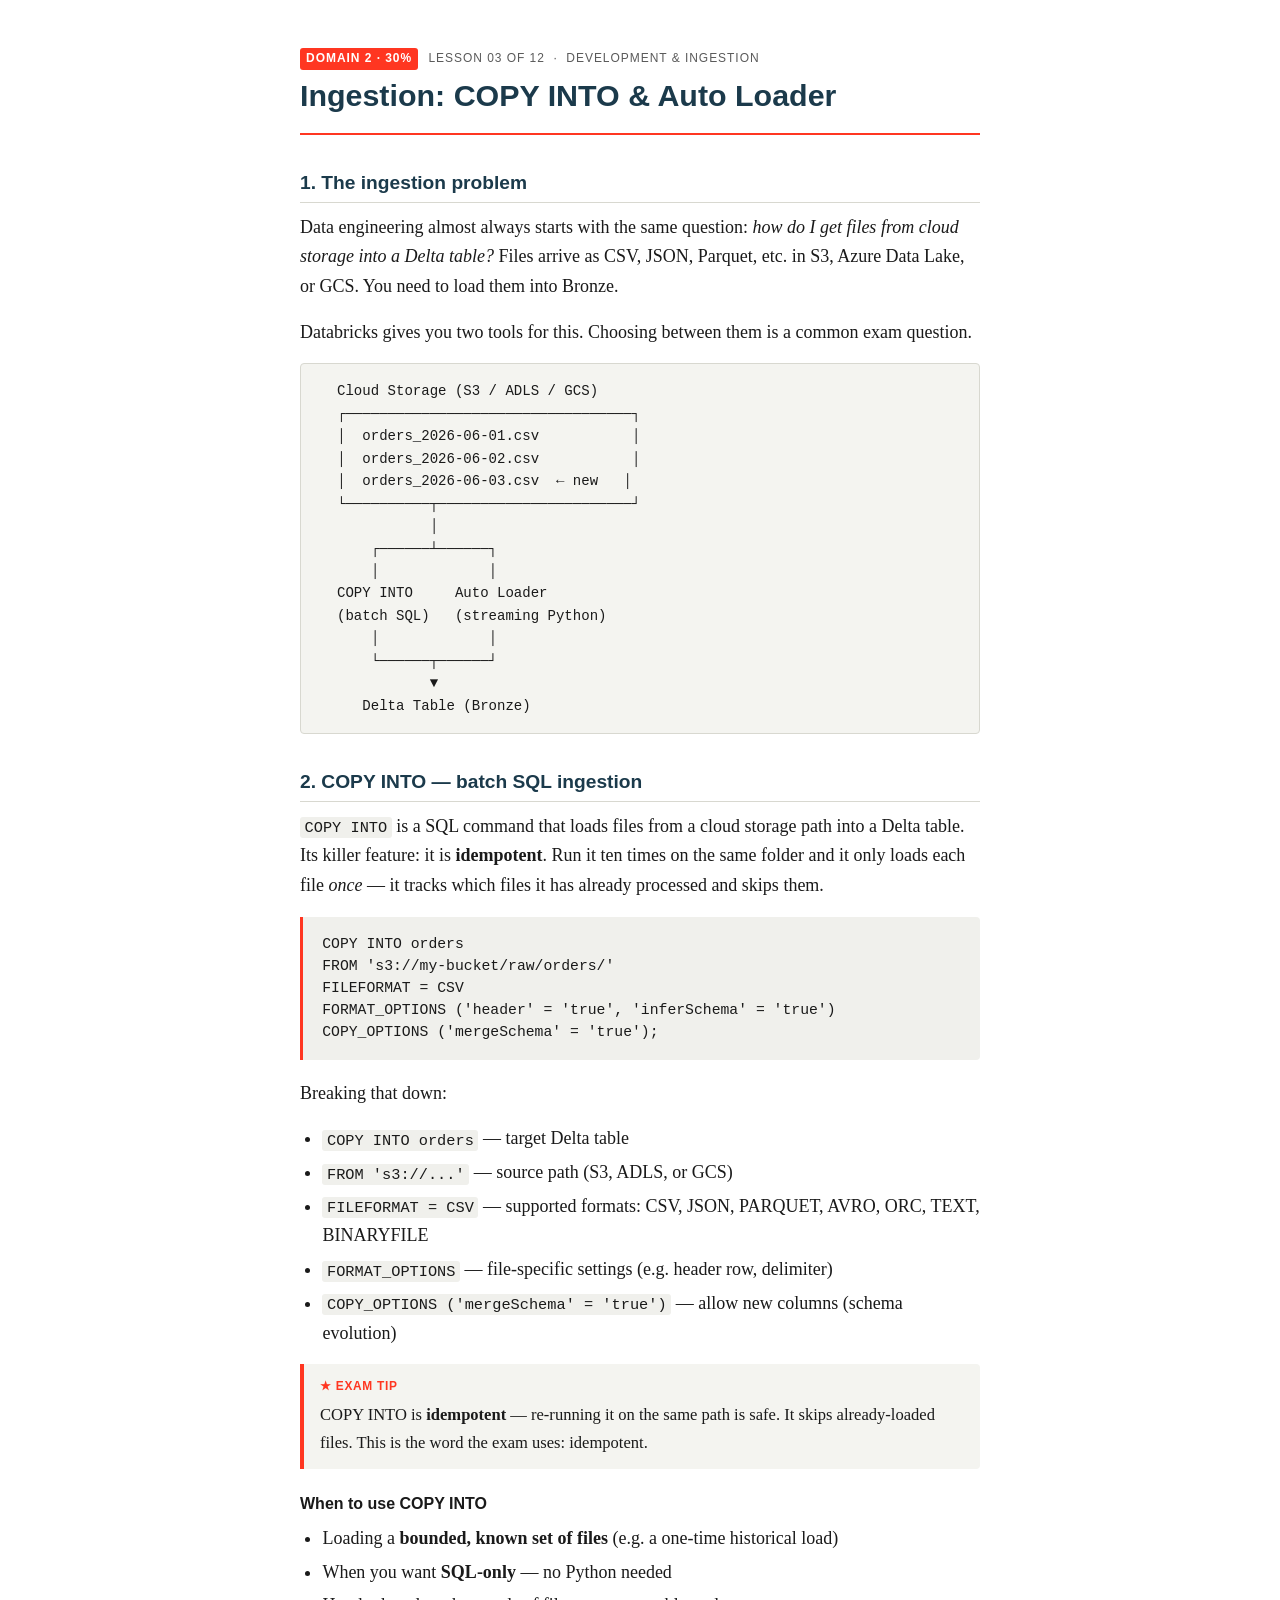
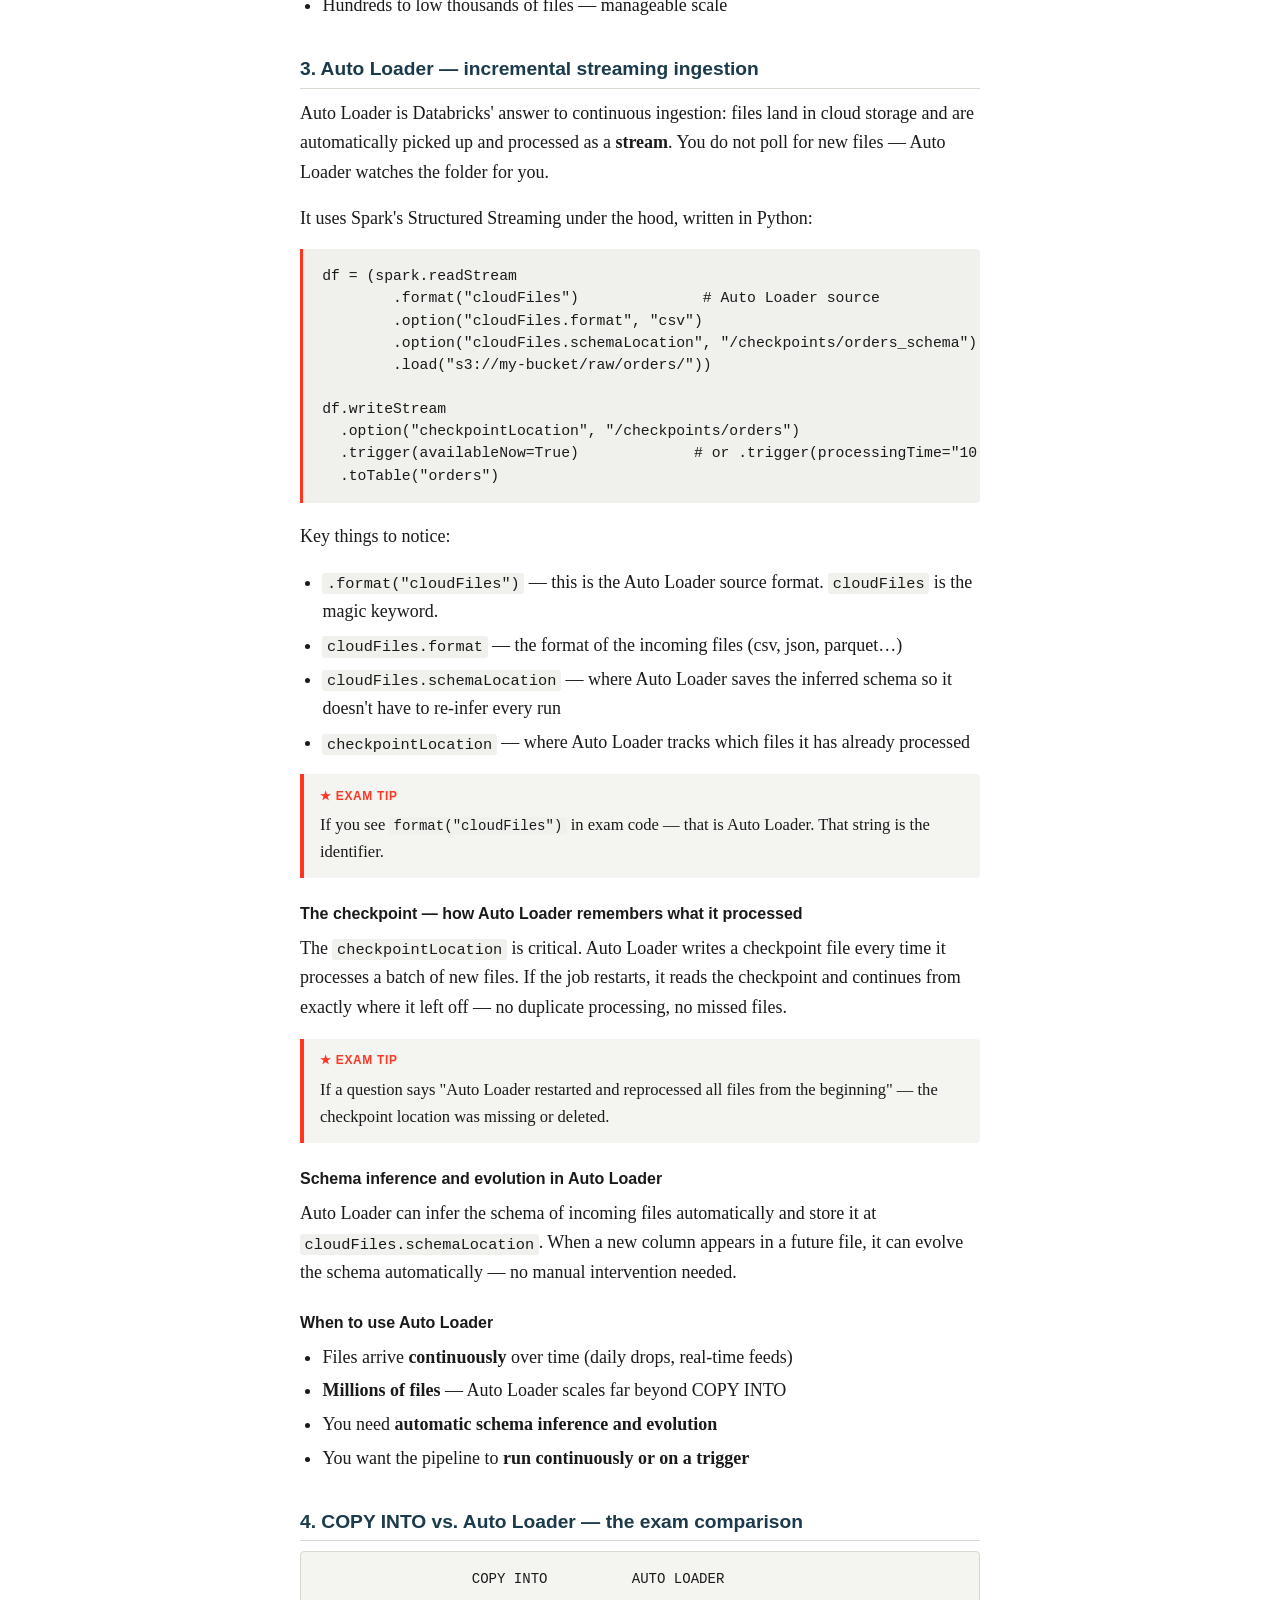
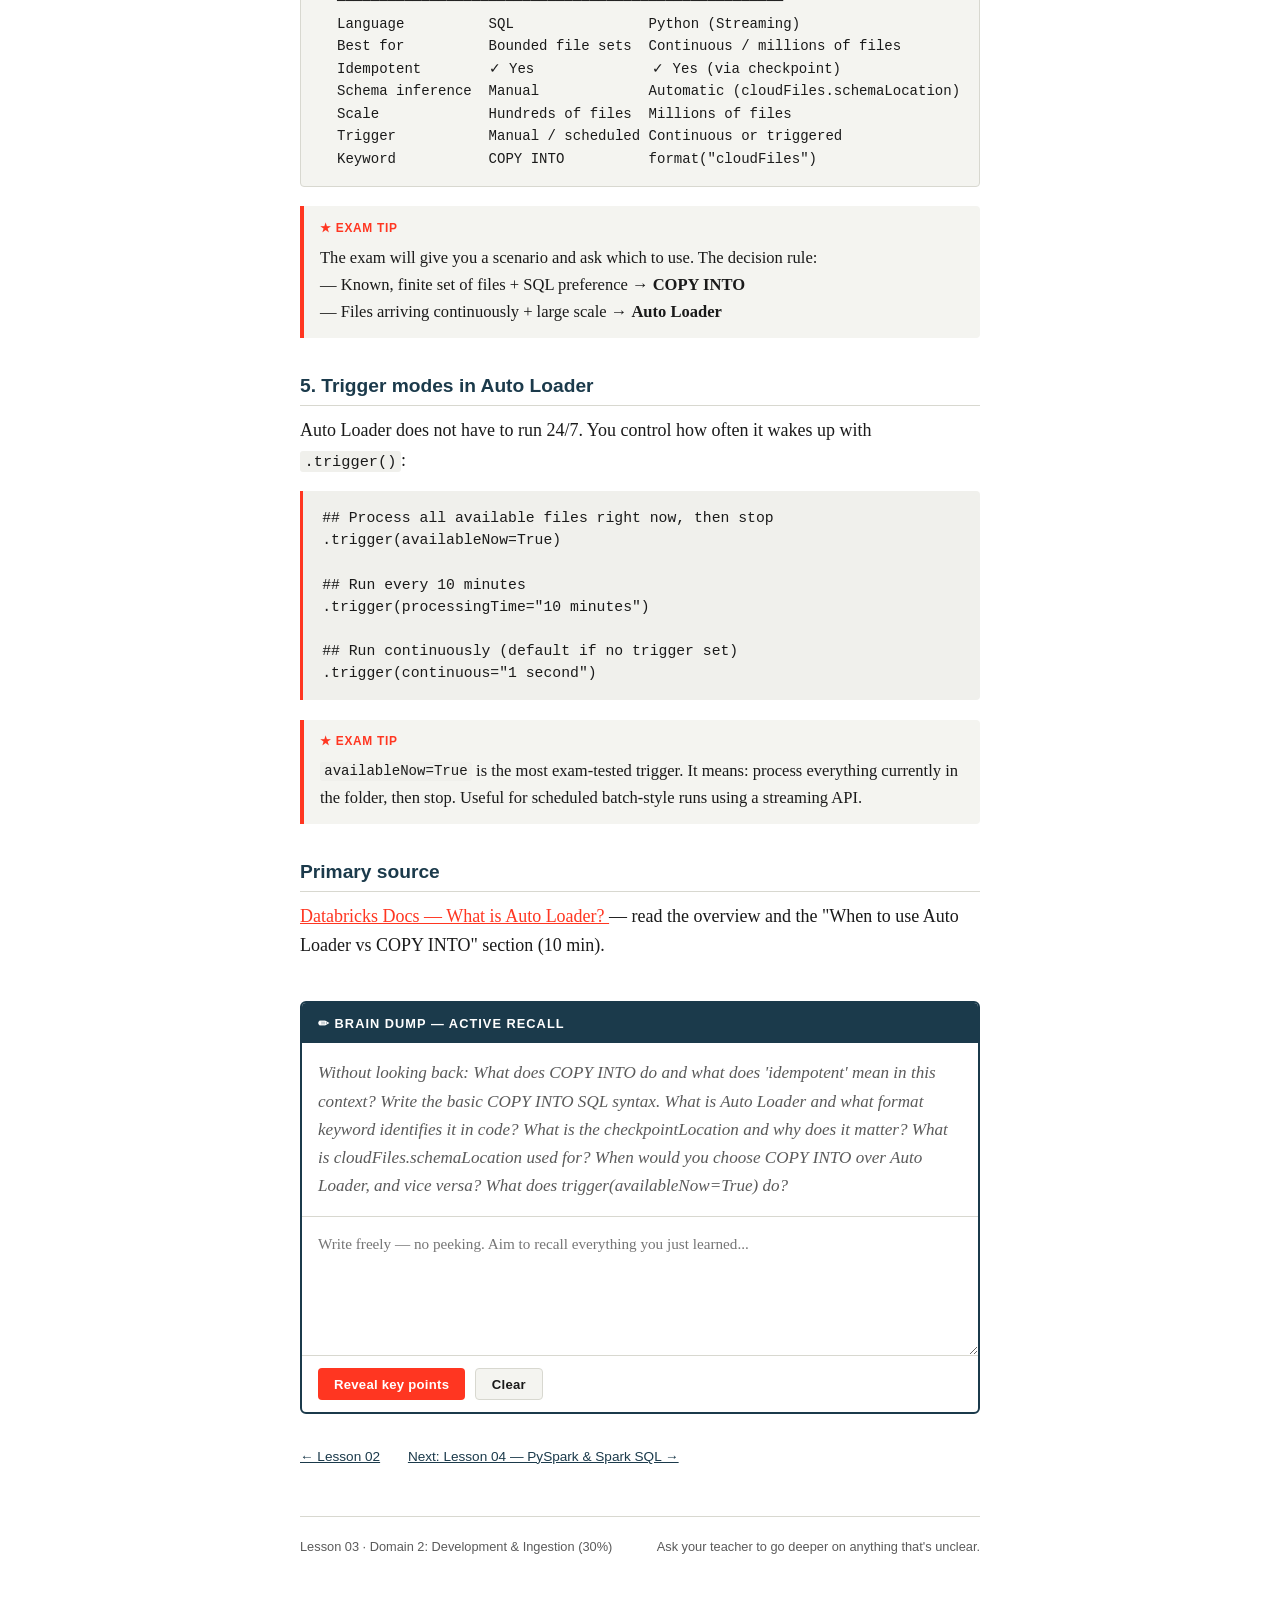
==== Databricks-DataEngineer-Associate/lessons/0003-ingestion-copy-into-and-autoloader.html @ 7a5d4767 "lessons: auto-push updated (2026-06-21 18:55)" ====
<!DOCTYPE html>
<html lang="en">
<head>
  <meta charset="UTF-8">
  <meta name="viewport" content="width=device-width, initial-scale=1.0">
  <title>Lesson 03 — Ingestion: COPY INTO &amp; Auto Loader</title>
  <link rel="stylesheet" href="../assets/style.css">
</head>
<body>
<div class="lesson-wrap">

  <header class="lesson-header">
    <p class="lesson-meta">
      <span class="domain-badge">Domain 2 · 30%</span>
      Lesson 03 of 12 &nbsp;·&nbsp; Development &amp; Ingestion
    </p>
    <h1>Ingestion: COPY INTO &amp; Auto Loader</h1>
  </header>


  <!-- ═══════════════════════════════════════════════════════ -->
  <h2>1. The ingestion problem</h2>

  <p>Data engineering almost always starts with the same question: <em>how do I get files from cloud storage into a Delta table?</em> Files arrive as CSV, JSON, Parquet, etc. in S3, Azure Data Lake, or GCS. You need to load them into Bronze.</p>

  <p>Databricks gives you two tools for this. Choosing between them is a common exam question.</p>

  <div class="diagram">  Cloud Storage (S3 / ADLS / GCS)
  ┌──────────────────────────────────┐
  │  orders_2026-06-01.csv           │
  │  orders_2026-06-02.csv           │
  │  orders_2026-06-03.csv  ← new   │
  └──────────┬───────────────────────┘
             │
      ┌──────┴──────┐
      │             │
  COPY INTO     Auto Loader
  (batch SQL)   (streaming Python)
      │             │
      └──────┬──────┘
             ▼
     Delta Table (Bronze)</div>


  <!-- ═══════════════════════════════════════════════════════ -->
  <h2>2. COPY INTO — batch SQL ingestion</h2>

  <p><code>COPY INTO</code> is a SQL command that loads files from a cloud storage path into a Delta table. Its killer feature: it is <strong>idempotent</strong>. Run it ten times on the same folder and it only loads each file <em>once</em> — it tracks which files it has already processed and skips them.</p>

  <pre>COPY INTO orders
FROM 's3://my-bucket/raw/orders/'
FILEFORMAT = CSV
FORMAT_OPTIONS ('header' = 'true', 'inferSchema' = 'true')
COPY_OPTIONS ('mergeSchema' = 'true');</pre>

  <p>Breaking that down:</p>
  <ul>
    <li><code>COPY INTO orders</code> — target Delta table</li>
    <li><code>FROM 's3://...'</code> — source path (S3, ADLS, or GCS)</li>
    <li><code>FILEFORMAT = CSV</code> — supported formats: CSV, JSON, PARQUET, AVRO, ORC, TEXT, BINARYFILE</li>
    <li><code>FORMAT_OPTIONS</code> — file-specific settings (e.g. header row, delimiter)</li>
    <li><code>COPY_OPTIONS ('mergeSchema' = 'true')</code> — allow new columns (schema evolution)</li>
  </ul>

  <div class="callout exam-tip">
    COPY INTO is <strong>idempotent</strong> — re-running it on the same path is safe. It skips already-loaded files. This is the word the exam uses: idempotent.
  </div>

  <h3>When to use COPY INTO</h3>
  <ul>
    <li>Loading a <strong>bounded, known set of files</strong> (e.g. a one-time historical load)</li>
    <li>When you want <strong>SQL-only</strong> — no Python needed</li>
    <li>Hundreds to low thousands of files — manageable scale</li>
  </ul>


  <!-- ═══════════════════════════════════════════════════════ -->
  <h2>3. Auto Loader — incremental streaming ingestion</h2>

  <p>Auto Loader is Databricks' answer to continuous ingestion: files land in cloud storage and are automatically picked up and processed as a <strong>stream</strong>. You do not poll for new files — Auto Loader watches the folder for you.</p>

  <p>It uses Spark's Structured Streaming under the hood, written in Python:</p>

  <pre>df = (spark.readStream
        .format("cloudFiles")              # Auto Loader source
        .option("cloudFiles.format", "csv")
        .option("cloudFiles.schemaLocation", "/checkpoints/orders_schema")
        .load("s3://my-bucket/raw/orders/"))

df.writeStream
  .option("checkpointLocation", "/checkpoints/orders")
  .trigger(availableNow=True)             # or .trigger(processingTime="10 minutes")
  .toTable("orders")</pre>

  <p>Key things to notice:</p>
  <ul>
    <li><code>.format("cloudFiles")</code> — this is the Auto Loader source format. <code>cloudFiles</code> is the magic keyword.</li>
    <li><code>cloudFiles.format</code> — the format of the incoming files (csv, json, parquet…)</li>
    <li><code>cloudFiles.schemaLocation</code> — where Auto Loader saves the inferred schema so it doesn't have to re-infer every run</li>
    <li><code>checkpointLocation</code> — where Auto Loader tracks which files it has already processed</li>
  </ul>

  <div class="callout exam-tip">
    If you see <code>format("cloudFiles")</code> in exam code — that is Auto Loader. That string is the identifier.
  </div>

  <h3>The checkpoint — how Auto Loader remembers what it processed</h3>
  <p>The <code>checkpointLocation</code> is critical. Auto Loader writes a checkpoint file every time it processes a batch of new files. If the job restarts, it reads the checkpoint and continues from exactly where it left off — no duplicate processing, no missed files.</p>

  <div class="callout exam-tip">
    If a question says "Auto Loader restarted and reprocessed all files from the beginning" — the checkpoint location was missing or deleted.
  </div>

  <h3>Schema inference and evolution in Auto Loader</h3>
  <p>Auto Loader can infer the schema of incoming files automatically and store it at <code>cloudFiles.schemaLocation</code>. When a new column appears in a future file, it can evolve the schema automatically — no manual intervention needed.</p>

  <h3>When to use Auto Loader</h3>
  <ul>
    <li>Files arrive <strong>continuously</strong> over time (daily drops, real-time feeds)</li>
    <li><strong>Millions of files</strong> — Auto Loader scales far beyond COPY INTO</li>
    <li>You need <strong>automatic schema inference and evolution</strong></li>
    <li>You want the pipeline to <strong>run continuously or on a trigger</strong></li>
  </ul>


  <!-- ═══════════════════════════════════════════════════════ -->
  <h2>4. COPY INTO vs. Auto Loader — the exam comparison</h2>

  <div class="diagram">                  COPY INTO          AUTO LOADER
  ─────────────────────────────────────────────────────
  Language          SQL                Python (Streaming)
  Best for          Bounded file sets  Continuous / millions of files
  Idempotent        ✓ Yes              ✓ Yes (via checkpoint)
  Schema inference  Manual             Automatic (cloudFiles.schemaLocation)
  Scale             Hundreds of files  Millions of files
  Trigger           Manual / scheduled Continuous or triggered
  Keyword           COPY INTO          format("cloudFiles")</div>

  <div class="callout exam-tip">
    The exam will give you a scenario and ask which to use. The decision rule:<br>
    — Known, finite set of files + SQL preference → <strong>COPY INTO</strong><br>
    — Files arriving continuously + large scale → <strong>Auto Loader</strong>
  </div>


  <!-- ═══════════════════════════════════════════════════════ -->
  <h2>5. Trigger modes in Auto Loader</h2>

  <p>Auto Loader does not have to run 24/7. You control how often it wakes up with <code>.trigger()</code>:</p>

  <pre>## Process all available files right now, then stop
.trigger(availableNow=True)

## Run every 10 minutes
.trigger(processingTime="10 minutes")

## Run continuously (default if no trigger set)
.trigger(continuous="1 second")</pre>

  <div class="callout exam-tip">
    <code>availableNow=True</code> is the most exam-tested trigger. It means: process everything currently in the folder, then stop. Useful for scheduled batch-style runs using a streaming API.
  </div>


  <!-- ═══════════════════════════════════════════════════════ -->
  <h2>Primary source</h2>
  <p>
    <a href="https://docs.databricks.com/en/ingestion/auto-loader/index.html" target="_blank">
      Databricks Docs — What is Auto Loader?
    </a>
    — read the overview and the "When to use Auto Loader vs COPY INTO" section (10 min).
  </p>


  <!-- ═══════════════════════════════════════════════════════ -->
  <div
    class="brain-dump"
    id="bd3"
    data-prompt="Without looking back: What does COPY INTO do and what does 'idempotent' mean in this context? Write the basic COPY INTO SQL syntax. What is Auto Loader and what format keyword identifies it in code? What is the checkpointLocation and why does it matter? What is cloudFiles.schemaLocation used for? When would you choose COPY INTO over Auto Loader, and vice versa? What does trigger(availableNow=True) do?"
    data-points='[
      "COPY INTO loads files from cloud storage into a Delta table; idempotent = re-running it skips already-loaded files",
      "COPY INTO table FROM path FILEFORMAT = type FORMAT_OPTIONS (...)",
      "Auto Loader uses format(\"cloudFiles\") — that string is the identifier in exam code",
      "checkpointLocation tracks which files Auto Loader has already processed; losing it causes reprocessing from scratch",
      "cloudFiles.schemaLocation stores the inferred schema so Auto Loader does not re-infer on every run",
      "COPY INTO → bounded/known file sets, SQL-only, smaller scale",
      "Auto Loader → continuous file arrival, millions of files, automatic schema inference",
      "trigger(availableNow=True) → process all files currently in the folder then stop (batch-style run)"
    ]'
  ></div>


  <div class="nav-links">
    <a href="0002-delta-lake-fundamentals.html">← Lesson 02</a>
    <a href="0004-pyspark-and-spark-sql-basics.html">Next: Lesson 04 — PySpark &amp; Spark SQL →</a>
  </div>

  <footer class="lesson-footer">
    <span>Lesson 03 · Domain 2: Development &amp; Ingestion (30%)</span>
    <span>Ask your teacher to go deeper on anything that's unclear.</span>
  </footer>

</div>
<script src="../assets/brain-dump.js"></script>
</body>
</html>
---- Databricks-DataEngineer-Associate/assets/style.css ----
/* ─── Shared stylesheet — Databricks DE Associate course ─── */

:root {
  --orange:   #FF3621;
  --navy:     #1B3A4B;
  --ink:      #1a1a1a;
  --muted:    #5a5a5a;
  --faint:    #f4f4f0;
  --border:   #d8d8d0;
  --code-bg:  #f0f0ec;
  --green:    #1e7e34;
  --amber:    #c77700;
  --font-body: Georgia, 'Times New Roman', serif;
  --font-mono: 'SFMono-Regular', Consolas, 'Liberation Mono', Menlo, monospace;
  --font-ui:  -apple-system, BlinkMacSystemFont, 'Segoe UI', sans-serif;
  --max-width: 680px;
}

*, *::before, *::after { box-sizing: border-box; margin: 0; padding: 0; }

body {
  font-family: var(--font-body);
  font-size: 18px;
  line-height: 1.65;
  color: var(--ink);
  background: #fff;
  padding: 3rem 1.5rem 6rem;
}

.lesson-wrap {
  max-width: var(--max-width);
  margin: 0 auto;
}

/* ── Header ── */
.lesson-header {
  border-bottom: 2px solid var(--orange);
  padding-bottom: 1.25rem;
  margin-bottom: 2rem;
}
.lesson-meta {
  font-family: var(--font-ui);
  font-size: 0.75rem;
  text-transform: uppercase;
  letter-spacing: 0.08em;
  color: var(--muted);
  margin-bottom: 0.4rem;
}
.lesson-meta .domain-badge {
  display: inline-block;
  background: var(--orange);
  color: #fff;
  padding: 0.1em 0.5em;
  border-radius: 3px;
  margin-right: 0.5em;
  font-weight: 600;
}
h1 {
  font-family: var(--font-ui);
  font-size: 1.9rem;
  font-weight: 700;
  line-height: 1.2;
  color: var(--navy);
}

/* ── Typography ── */
h2 {
  font-family: var(--font-ui);
  font-size: 1.2rem;
  font-weight: 700;
  color: var(--navy);
  margin: 2rem 0 0.6rem;
  padding-bottom: 0.2rem;
  border-bottom: 1px solid var(--border);
}
h3 {
  font-family: var(--font-ui);
  font-size: 1rem;
  font-weight: 600;
  color: var(--ink);
  margin: 1.4rem 0 0.4rem;
}
p { margin-bottom: 1rem; }
ul, ol { padding-left: 1.4rem; margin-bottom: 1rem; }
li { margin-bottom: 0.25rem; }
strong { font-weight: 700; }
em { font-style: italic; }
a { color: var(--orange); text-decoration: underline; }
a:hover { color: var(--navy); }

/* ── Code ── */
code {
  font-family: var(--font-mono);
  font-size: 0.85em;
  background: var(--code-bg);
  padding: 0.1em 0.3em;
  border-radius: 3px;
}
pre {
  font-family: var(--font-mono);
  font-size: 0.82em;
  background: var(--code-bg);
  border-left: 3px solid var(--orange);
  padding: 1rem 1.2rem;
  overflow-x: auto;
  border-radius: 0 4px 4px 0;
  margin-bottom: 1.2rem;
  line-height: 1.5;
  white-space: pre;
}

/* ── Callouts ── */
.callout {
  border-left: 4px solid var(--border);
  background: var(--faint);
  padding: 0.8rem 1rem;
  border-radius: 0 4px 4px 0;
  margin-bottom: 1.2rem;
  font-size: 0.92em;
}
.callout.exam-tip { border-color: var(--orange); }
.callout.exam-tip::before {
  content: '★ EXAM TIP  ';
  font-family: var(--font-ui);
  font-size: 0.72em;
  font-weight: 700;
  letter-spacing: 0.06em;
  color: var(--orange);
  display: block;
  margin-bottom: 0.3rem;
}
.callout.note { border-color: var(--navy); }
.callout.note::before {
  content: 'NOTE  ';
  font-family: var(--font-ui);
  font-size: 0.72em;
  font-weight: 700;
  letter-spacing: 0.06em;
  color: var(--navy);
  display: block;
  margin-bottom: 0.3rem;
}

/* ── Diagrams ── */
.diagram {
  font-family: var(--font-mono);
  font-size: 0.78em;
  background: var(--faint);
  border: 1px solid var(--border);
  padding: 1rem 1.2rem;
  border-radius: 4px;
  overflow-x: auto;
  margin-bottom: 1.2rem;
  line-height: 1.6;
  white-space: pre;
}

/* ── Brain Dump Widget ── */
.brain-dump {
  margin-top: 2.5rem;
  border: 2px solid var(--navy);
  border-radius: 6px;
  overflow: hidden;
}
.brain-dump-header {
  background: var(--navy);
  color: #fff;
  font-family: var(--font-ui);
  font-size: 0.8rem;
  font-weight: 700;
  letter-spacing: 0.08em;
  text-transform: uppercase;
  padding: 0.6rem 1rem;
}
.brain-dump-prompt {
  padding: 1rem 1rem 0;
  font-style: italic;
  color: var(--muted);
  font-size: 0.95em;
}
.brain-dump textarea {
  display: block;
  width: 100%;
  min-height: 140px;
  border: none;
  border-top: 1px solid var(--border);
  border-bottom: 1px solid var(--border);
  padding: 0.9rem 1rem;
  font-family: var(--font-body);
  font-size: 0.95rem;
  line-height: 1.55;
  resize: vertical;
  outline: none;
  color: var(--ink);
  margin-top: 0.6rem;
}
.brain-dump textarea:focus { background: #fffef8; }
.brain-dump-actions {
  padding: 0.75rem 1rem;
  display: flex;
  gap: 0.6rem;
}
.btn {
  font-family: var(--font-ui);
  font-size: 0.82rem;
  font-weight: 600;
  padding: 0.45rem 1rem;
  border: none;
  border-radius: 4px;
  cursor: pointer;
  letter-spacing: 0.02em;
}
.btn-primary { background: var(--orange); color: #fff; }
.btn-primary:hover { background: #d42e1a; }
.btn-secondary { background: var(--faint); color: var(--ink); border: 1px solid var(--border); }
.btn-secondary:hover { background: var(--border); }

/* ── Answer reveal ── */
.answer-panel {
  display: none;
  padding: 1rem;
  border-top: 1px solid var(--border);
  background: var(--faint);
}
.answer-panel.visible { display: block; }
.answer-panel h3 {
  font-family: var(--font-ui);
  font-size: 0.78rem;
  font-weight: 700;
  letter-spacing: 0.06em;
  text-transform: uppercase;
  color: var(--muted);
  margin: 0 0 0.7rem;
  border: none;
}
.key-points { list-style: none; padding: 0; margin: 0 0 1rem; }
.key-points li {
  padding: 0.35rem 0 0.35rem 1.6rem;
  position: relative;
  font-size: 0.93em;
  border-bottom: 1px solid var(--border);
}
.key-points li:last-child { border-bottom: none; }
.key-points li::before {
  content: '○';
  position: absolute;
  left: 0;
  color: var(--muted);
  font-size: 0.85em;
}
.key-points li.got-it::before { content: '✓'; color: var(--green); }
.key-points li.missed::before { content: '✗'; color: var(--orange); }
.gap-note {
  font-family: var(--font-ui);
  font-size: 0.82em;
  color: var(--amber);
  padding: 0.5rem 0.8rem;
  background: #fffbf0;
  border: 1px solid #e8d580;
  border-radius: 4px;
  margin-top: 0.5rem;
}

/* ── Footer ── */
.lesson-footer {
  margin-top: 3rem;
  padding-top: 1.2rem;
  border-top: 1px solid var(--border);
  font-family: var(--font-ui);
  font-size: 0.8rem;
  color: var(--muted);
  display: flex;
  justify-content: space-between;
  flex-wrap: wrap;
  gap: 0.5rem;
}
.lesson-footer a { color: var(--muted); }

/* ── Nav links ── */
.nav-links {
  margin-top: 2rem;
  font-family: var(--font-ui);
  font-size: 0.85rem;
}
.nav-links a {
  display: inline-block;
  margin-right: 1.5rem;
  color: var(--navy);
}

/* ── Print ── */
@media print {
  body { font-size: 11pt; padding: 0; }
  .brain-dump, .btn, .lesson-footer { display: none; }
  pre, .diagram { border-left-color: #000; }
}

/* ── Responsive ── */
@media (max-width: 480px) {
  body { font-size: 16px; padding: 1.5rem 1rem 4rem; }
  h1 { font-size: 1.5rem; }
}
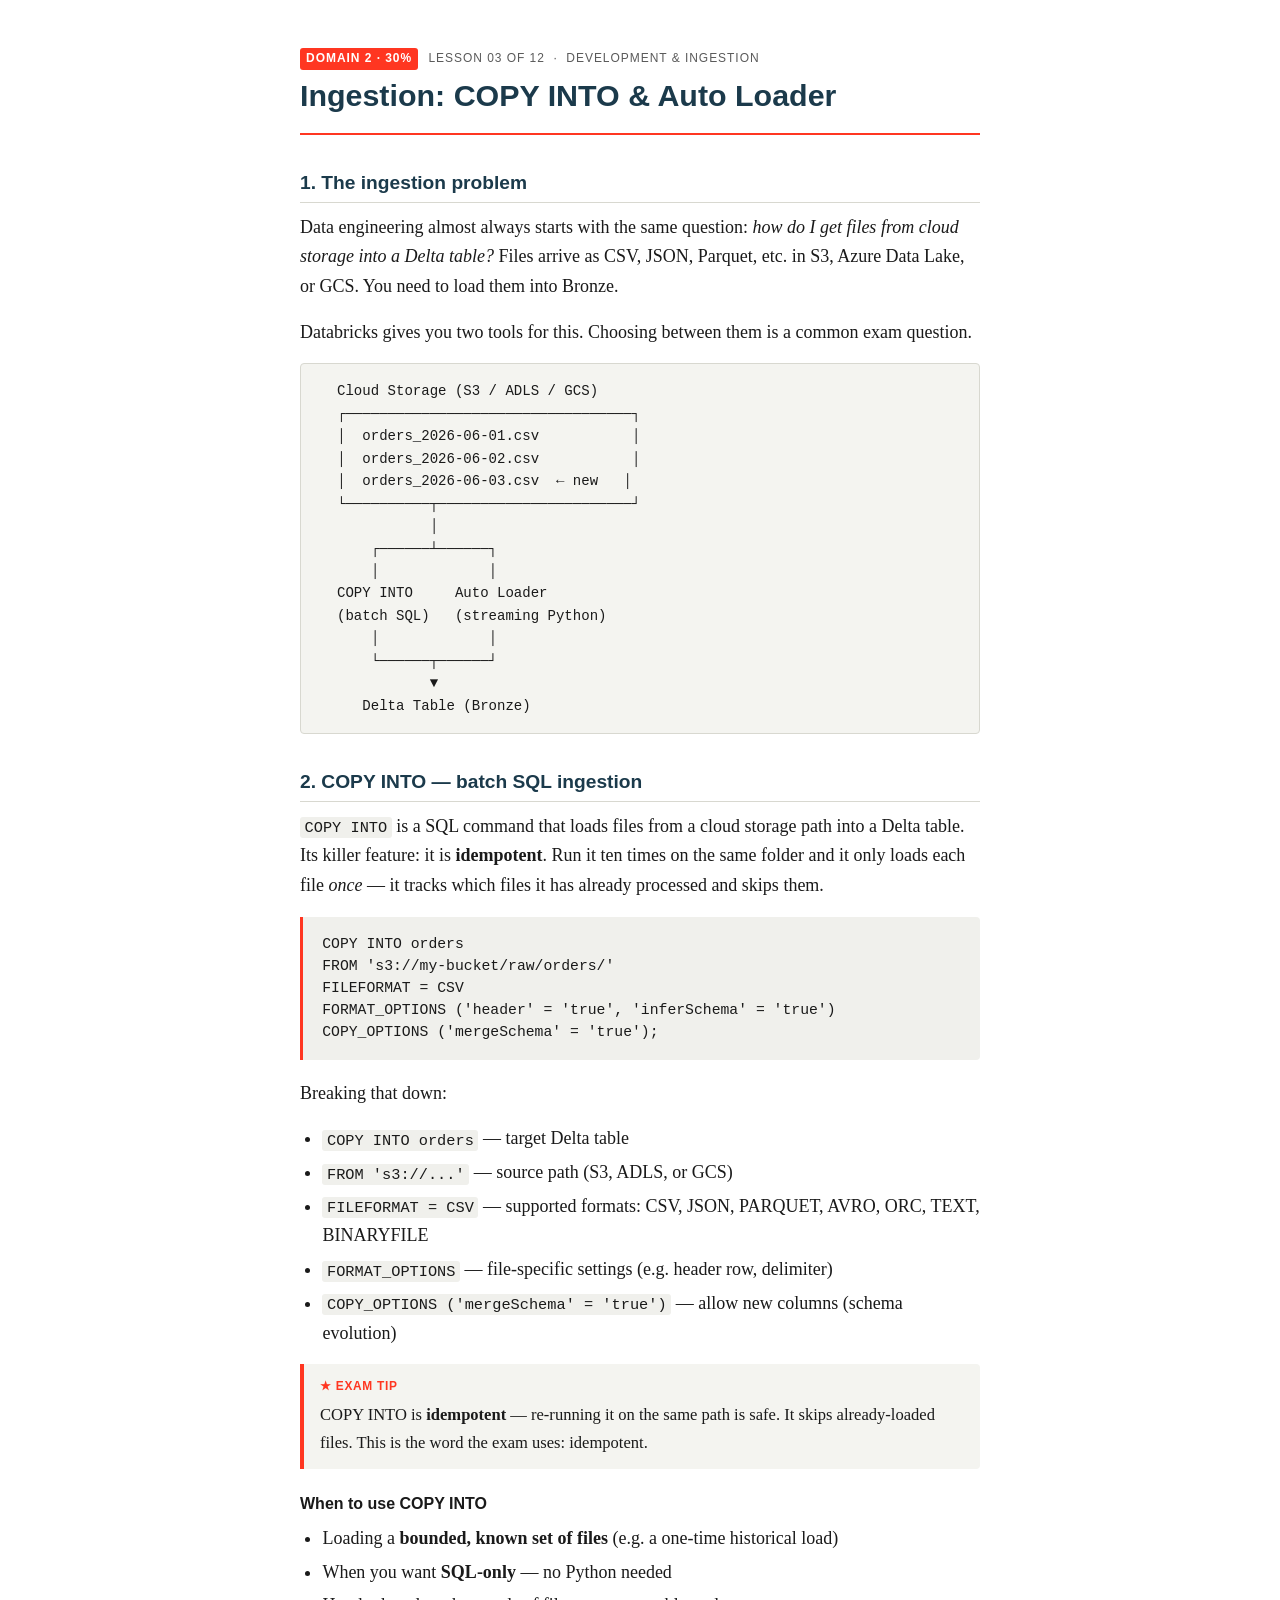
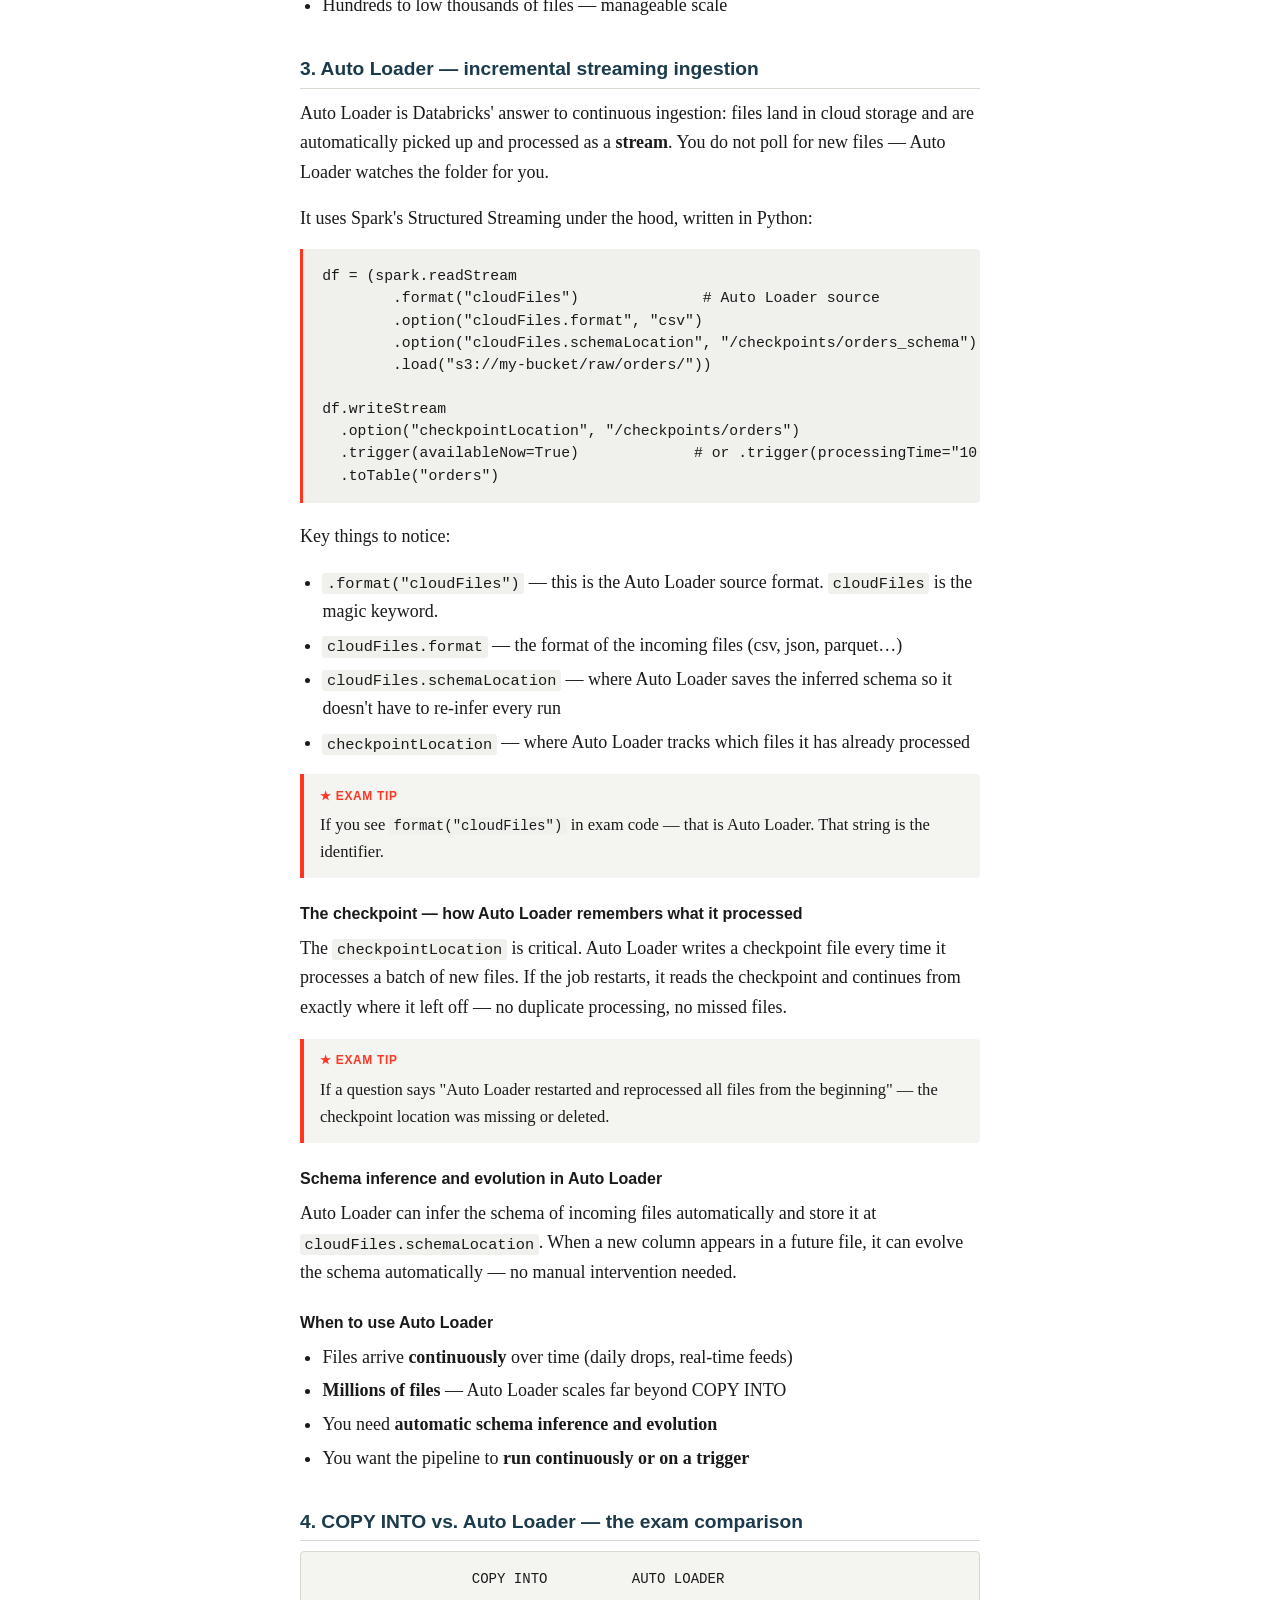
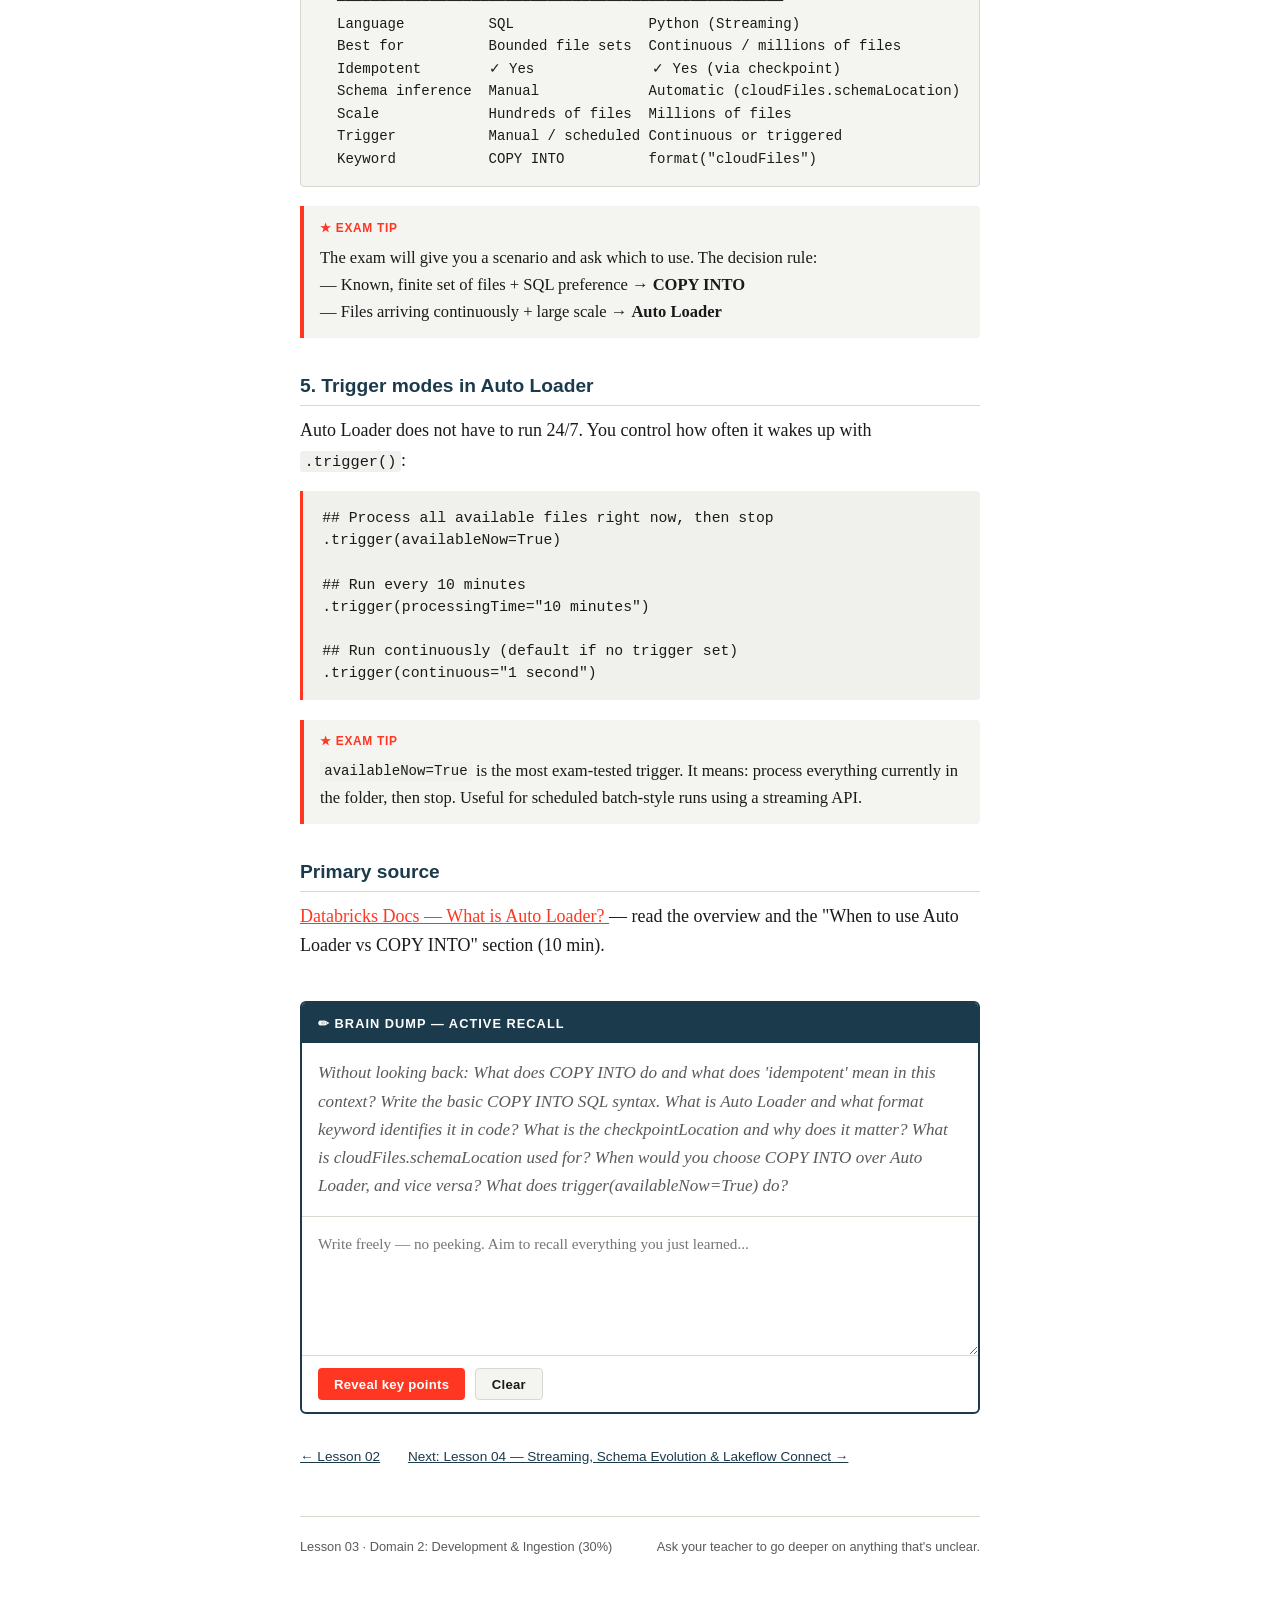
==== commit 3fe60ee2: "lessons: add lesson 04 — streaming, schema evolution & Lakeflow Connect Co-Authored-By: Claude Sonne" ====
--- a/Databricks-DataEngineer-Associate/lessons/0003-ingestion-copy-into-and-autoloader.html
+++ b/Databricks-DataEngineer-Associate/lessons/0003-ingestion-copy-into-and-autoloader.html
@@ -192,7 +192,7 @@
 
   <div class="nav-links">
     <a href="0002-delta-lake-fundamentals.html">← Lesson 02</a>
-    <a href="0004-pyspark-and-spark-sql-basics.html">Next: Lesson 04 — PySpark &amp; Spark SQL →</a>
+    <a href="0004-streaming-schema-evolution-lakeflow-connect.html">Next: Lesson 04 — Streaming, Schema Evolution &amp; Lakeflow Connect →</a>
   </div>
 
   <footer class="lesson-footer">
